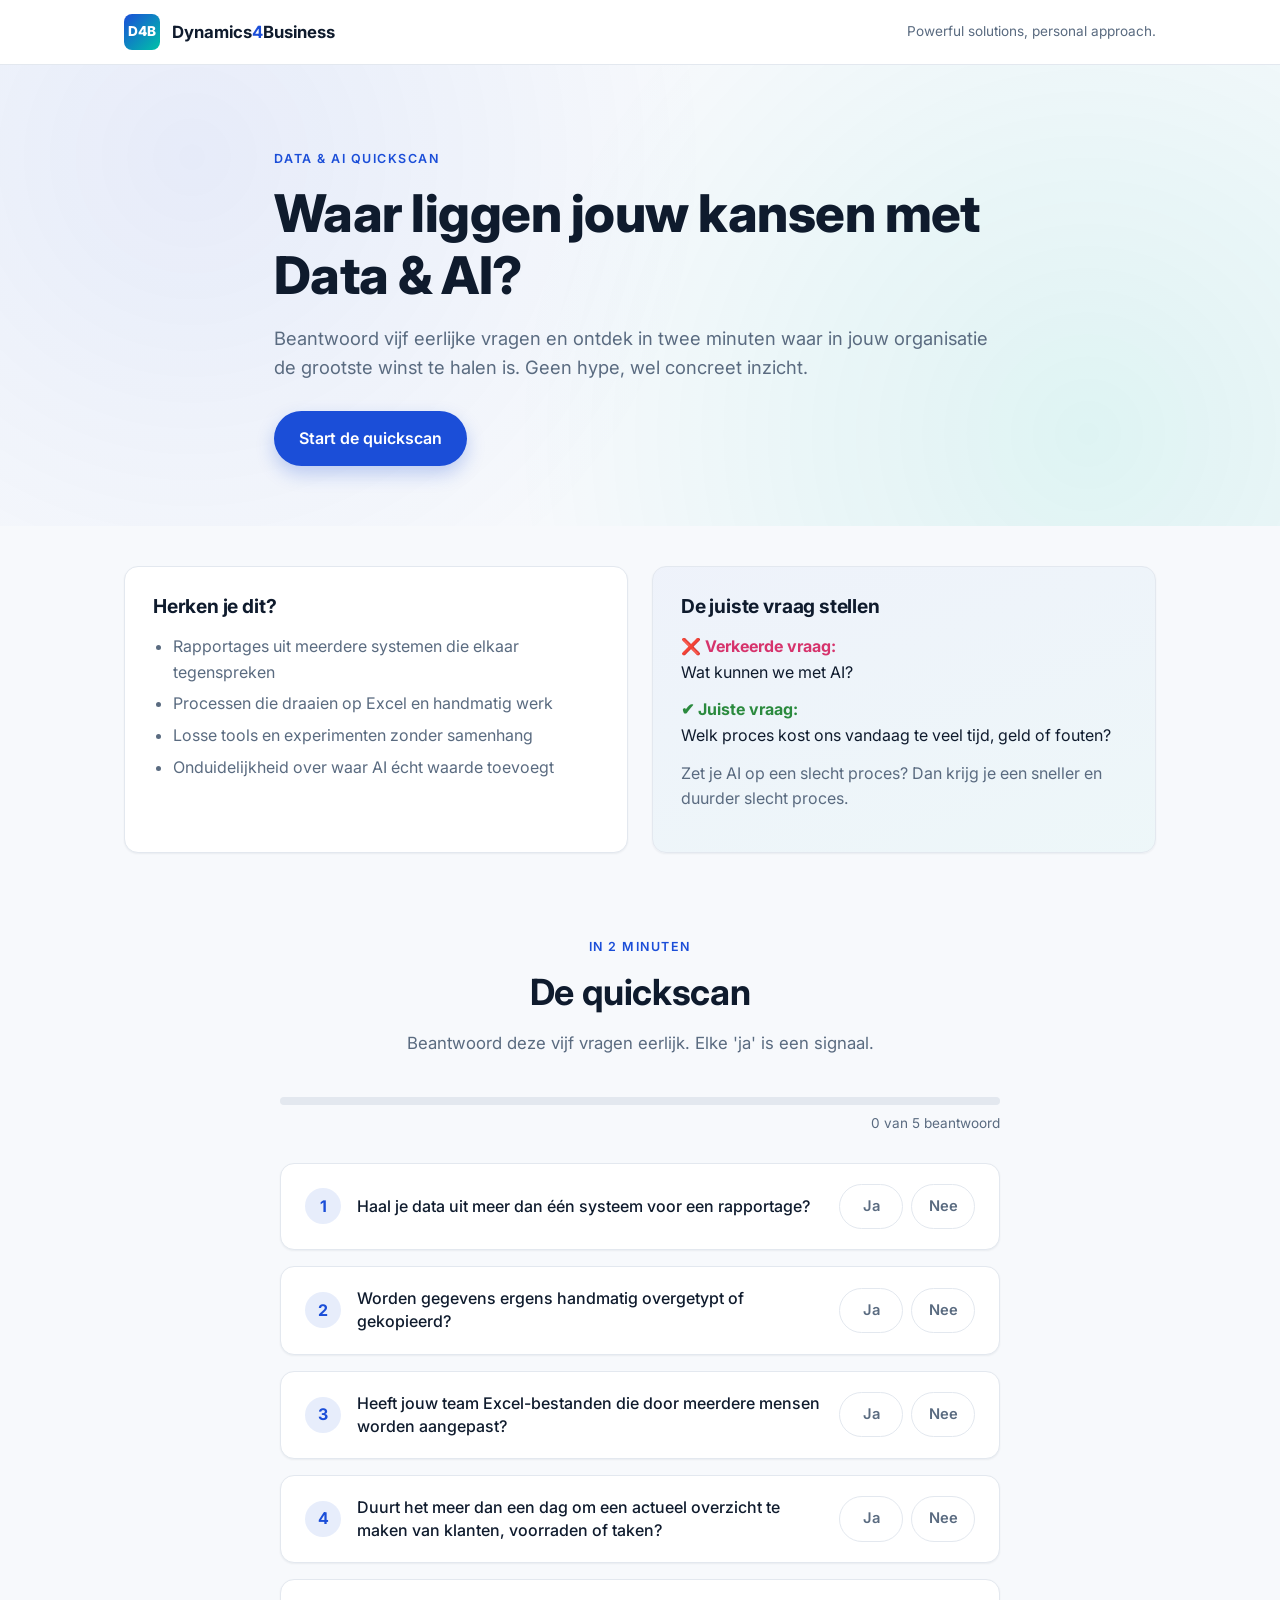
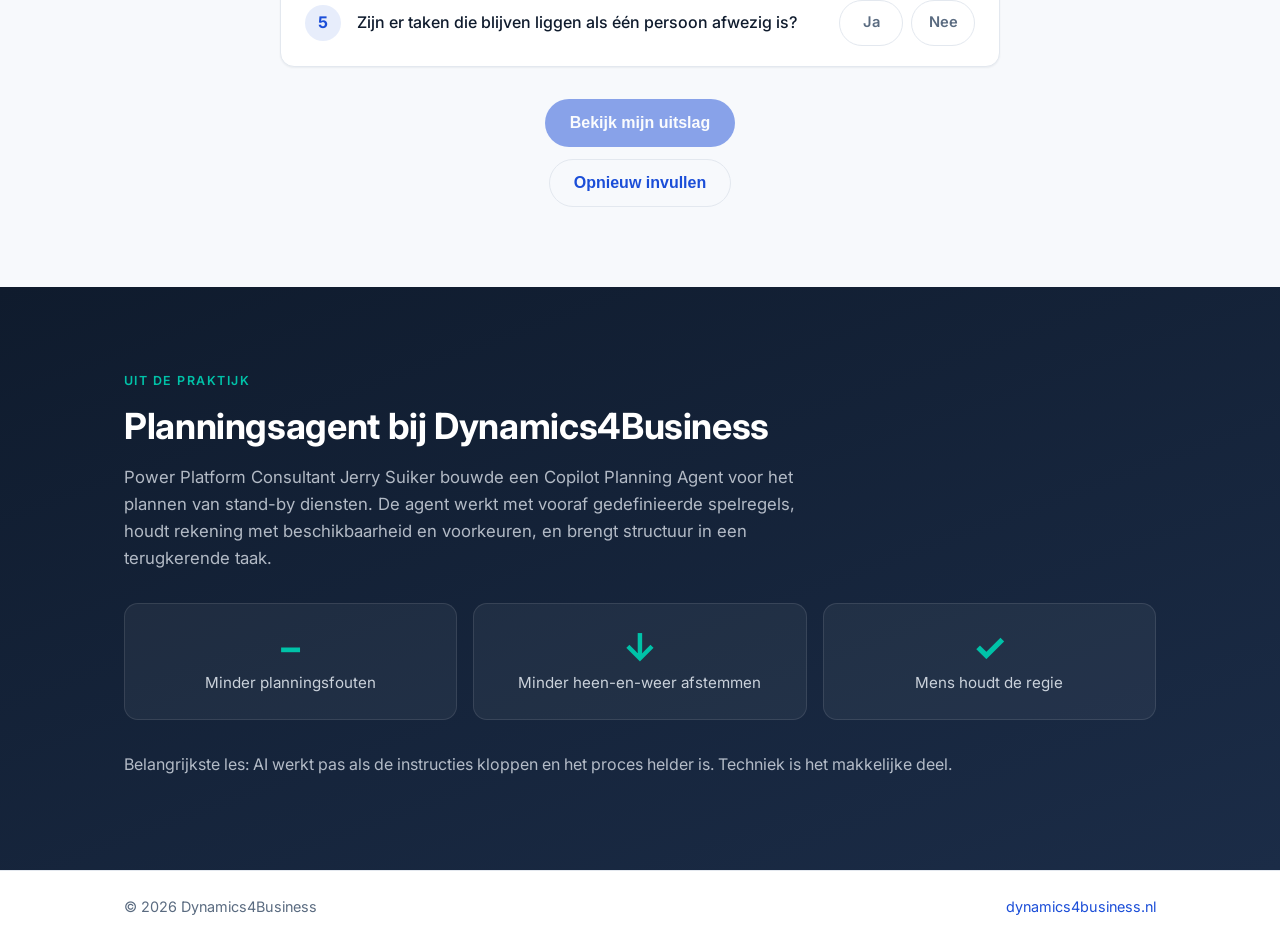
==== index.html @ 4dd0e2bc "Add interactive Data & AI quickscan page Build a single-page quickscan based on the D4B startgids: 5" ====
<!DOCTYPE html>
<html lang="nl">
<head>
  <meta charset="UTF-8" />
  <meta name="viewport" content="width=device-width, initial-scale=1.0" />
  <title>Data &amp; AI Quickscan | Dynamics4Business</title>
  <meta name="description" content="Ontdek in 2 minuten waar in jouw organisatie de grootste Data & AI kansen liggen. Een eerlijke quickscan van Dynamics4Business." />
  <link rel="preconnect" href="https://fonts.googleapis.com" />
  <link rel="preconnect" href="https://fonts.gstatic.com" crossorigin />
  <link href="https://fonts.googleapis.com/css2?family=Inter:wght@400;500;600;700;800&display=swap" rel="stylesheet" />
  <link rel="stylesheet" href="styles.css" />
</head>
<body>
  <header class="site-header">
    <div class="container header-inner">
      <a href="#" class="brand">
        <span class="brand-mark">D4B</span>
        <span class="brand-name">Dynamics<span class="brand-accent">4</span>Business</span>
      </a>
      <span class="brand-tagline">Powerful solutions, personal approach.</span>
    </div>
  </header>

  <main>
    <section class="hero">
      <div class="container hero-inner">
        <span class="eyebrow">Data &amp; AI Quickscan</span>
        <h1>Waar liggen jouw kansen met Data &amp; AI?</h1>
        <p class="lead">
          Beantwoord vijf eerlijke vragen en ontdek in twee minuten waar in jouw organisatie
          de grootste winst te halen is. Geen hype, wel concreet inzicht.
        </p>
        <a href="#quickscan" class="btn btn-primary">Start de quickscan</a>
      </div>
    </section>

    <section class="intro">
      <div class="container intro-grid">
        <div class="intro-card">
          <h3>Herken je dit?</h3>
          <ul>
            <li>Rapportages uit meerdere systemen die elkaar tegenspreken</li>
            <li>Processen die draaien op Excel en handmatig werk</li>
            <li>Losse tools en experimenten zonder samenhang</li>
            <li>Onduidelijkheid over waar AI écht waarde toevoegt</li>
          </ul>
        </div>
        <div class="intro-card highlight">
          <h3>De juiste vraag stellen</h3>
          <p class="bad"><strong>❌ Verkeerde vraag:</strong><br />Wat kunnen we met AI?</p>
          <p class="good"><strong>✔ Juiste vraag:</strong><br />Welk proces kost ons vandaag te veel tijd, geld of fouten?</p>
          <p class="muted">Zet je AI op een slecht proces? Dan krijg je een sneller en duurder slecht proces.</p>
        </div>
      </div>
    </section>

    <section id="quickscan" class="quickscan">
      <div class="container">
        <div class="quickscan-header">
          <span class="eyebrow">In 2 minuten</span>
          <h2>De quickscan</h2>
          <p>Beantwoord deze vijf vragen eerlijk. Elke 'ja' is een signaal.</p>
        </div>

        <div class="progress-wrap" aria-hidden="true">
          <div class="progress-bar"><div id="progress" class="progress-fill"></div></div>
          <div class="progress-meta"><span id="progress-text">0 van 5 beantwoord</span></div>
        </div>

        <form id="quickscan-form" class="questions" novalidate>
          <!-- Questions injected by JS -->
        </form>

        <div class="actions">
          <button type="button" id="submit-btn" class="btn btn-primary" disabled>Bekijk mijn uitslag</button>
          <button type="button" id="reset-btn" class="btn btn-ghost" hidden>Opnieuw invullen</button>
        </div>

        <div id="result" class="result" hidden aria-live="polite">
          <div class="result-card">
            <span class="result-eyebrow">Jouw uitslag</span>
            <h3 id="result-title"></h3>
            <p id="result-score" class="result-score"></p>
            <p id="result-message"></p>

            <div id="result-details" class="result-details"></div>

            <div class="result-cta">
              <a href="https://dynamics4business.nl" target="_blank" rel="noopener" class="btn btn-primary">Plan een gratis AI-spreekuur</a>
              <p class="muted small">We kijken samen naar je processen en geven eerlijk advies — ook over wat (nog) niet zinvol is.</p>
            </div>
          </div>
        </div>
      </div>
    </section>

    <section class="cases">
      <div class="container">
        <span class="eyebrow">Uit de praktijk</span>
        <h2>Planningsagent bij Dynamics4Business</h2>
        <p class="lead-light">
          Power Platform Consultant Jerry Suiker bouwde een Copilot Planning Agent voor het
          plannen van stand-by diensten. De agent werkt met vooraf gedefinieerde spelregels,
          houdt rekening met beschikbaarheid en voorkeuren, en brengt structuur in een
          terugkerende taak.
        </p>
        <div class="cases-grid">
          <div class="case-stat">
            <strong>−</strong>
            <span>Minder planningsfouten</span>
          </div>
          <div class="case-stat">
            <strong>↓</strong>
            <span>Minder heen-en-weer afstemmen</span>
          </div>
          <div class="case-stat">
            <strong>✓</strong>
            <span>Mens houdt de regie</span>
          </div>
        </div>
        <p class="muted">
          Belangrijkste les: AI werkt pas als de instructies kloppen en het proces helder is.
          Techniek is het makkelijke deel.
        </p>
      </div>
    </section>
  </main>

  <footer class="site-footer">
    <div class="container footer-inner">
      <span>© <span id="year"></span> Dynamics4Business</span>
      <a href="https://dynamics4business.nl" target="_blank" rel="noopener">dynamics4business.nl</a>
    </div>
  </footer>

  <script src="script.js"></script>
</body>
</html>
---- styles.css ----
:root {
  --color-bg: #f7f9fc;
  --color-surface: #ffffff;
  --color-text: #0f1b2d;
  --color-muted: #5a6b80;
  --color-border: #e3e8ef;
  --color-primary: #1b4ed8;
  --color-primary-dark: #143eab;
  --color-accent: #00c2a8;
  --color-warn: #f59f00;
  --color-danger: #d6336c;
  --color-success: #2b8a3e;
  --shadow-sm: 0 1px 2px rgba(15, 27, 45, 0.06);
  --shadow-md: 0 8px 24px rgba(15, 27, 45, 0.08);
  --shadow-lg: 0 20px 50px rgba(15, 27, 45, 0.12);
  --radius-sm: 8px;
  --radius-md: 14px;
  --radius-lg: 22px;
  --max-width: 1080px;
  --transition: 200ms ease;
}

* {
  box-sizing: border-box;
}

html {
  scroll-behavior: smooth;
}

body {
  margin: 0;
  font-family: 'Inter', -apple-system, BlinkMacSystemFont, 'Segoe UI', Roboto, sans-serif;
  font-size: 16px;
  line-height: 1.6;
  color: var(--color-text);
  background: var(--color-bg);
  -webkit-font-smoothing: antialiased;
  -moz-osx-font-smoothing: grayscale;
}

.container {
  width: 100%;
  max-width: var(--max-width);
  margin: 0 auto;
  padding: 0 24px;
}

h1, h2, h3 {
  margin: 0 0 16px;
  line-height: 1.2;
  letter-spacing: -0.01em;
}

h1 { font-size: clamp(2rem, 4.5vw, 3.25rem); font-weight: 800; }
h2 { font-size: clamp(1.6rem, 3vw, 2.25rem); font-weight: 700; }
h3 { font-size: 1.2rem; font-weight: 700; }

p { margin: 0 0 12px; }

.eyebrow {
  display: inline-block;
  text-transform: uppercase;
  letter-spacing: 0.12em;
  font-size: 0.78rem;
  font-weight: 600;
  color: var(--color-primary);
  margin-bottom: 14px;
}

.muted { color: var(--color-muted); }
.small { font-size: 0.88rem; }

/* ---------- Header ---------- */
.site-header {
  background: var(--color-surface);
  border-bottom: 1px solid var(--color-border);
  position: sticky;
  top: 0;
  z-index: 10;
  backdrop-filter: saturate(180%) blur(8px);
}
.header-inner {
  display: flex;
  align-items: center;
  justify-content: space-between;
  height: 64px;
}
.brand {
  display: flex;
  align-items: center;
  gap: 12px;
  text-decoration: none;
  color: inherit;
}
.brand-mark {
  display: inline-flex;
  align-items: center;
  justify-content: center;
  width: 36px;
  height: 36px;
  border-radius: 8px;
  background: linear-gradient(135deg, var(--color-primary), var(--color-accent));
  color: white;
  font-weight: 800;
  font-size: 0.85rem;
  letter-spacing: 0.02em;
}
.brand-name { font-weight: 700; font-size: 1.05rem; }
.brand-accent { color: var(--color-primary); }
.brand-tagline {
  font-size: 0.85rem;
  color: var(--color-muted);
}
@media (max-width: 640px) {
  .brand-tagline { display: none; }
}

/* ---------- Hero ---------- */
.hero {
  padding: 80px 0 60px;
  background:
    radial-gradient(circle at 15% 20%, rgba(27, 78, 216, 0.08), transparent 45%),
    radial-gradient(circle at 85% 80%, rgba(0, 194, 168, 0.10), transparent 50%),
    var(--color-bg);
}
.hero-inner {
  max-width: 780px;
}
.lead {
  font-size: 1.15rem;
  color: var(--color-muted);
  margin-bottom: 28px;
}
.lead-light {
  font-size: 1.05rem;
  color: var(--color-muted);
  max-width: 720px;
  margin-bottom: 32px;
}

/* ---------- Buttons ---------- */
.btn {
  display: inline-flex;
  align-items: center;
  justify-content: center;
  gap: 8px;
  padding: 14px 24px;
  border-radius: 999px;
  font-weight: 600;
  font-size: 1rem;
  text-decoration: none;
  border: 1px solid transparent;
  cursor: pointer;
  transition: transform var(--transition), background var(--transition), box-shadow var(--transition);
}
.btn-primary {
  background: var(--color-primary);
  color: white;
  box-shadow: 0 8px 18px rgba(27, 78, 216, 0.25);
}
.btn-primary:hover:not(:disabled) {
  background: var(--color-primary-dark);
  transform: translateY(-1px);
}
.btn-primary:disabled {
  opacity: 0.5;
  cursor: not-allowed;
  box-shadow: none;
}
.btn-ghost {
  background: transparent;
  color: var(--color-primary);
  border-color: var(--color-border);
}
.btn-ghost:hover {
  background: rgba(27, 78, 216, 0.06);
}

/* ---------- Intro cards ---------- */
.intro {
  padding: 40px 0 20px;
}
.intro-grid {
  display: grid;
  grid-template-columns: 1fr 1fr;
  gap: 24px;
}
.intro-card {
  background: var(--color-surface);
  border: 1px solid var(--color-border);
  border-radius: var(--radius-md);
  padding: 28px;
  box-shadow: var(--shadow-sm);
}
.intro-card.highlight {
  background: linear-gradient(160deg, rgba(27, 78, 216, 0.04), rgba(0, 194, 168, 0.04));
}
.intro-card ul {
  padding-left: 20px;
  margin: 0;
  color: var(--color-muted);
}
.intro-card ul li { margin-bottom: 6px; }
.intro-card .bad strong { color: var(--color-danger); }
.intro-card .good strong { color: var(--color-success); }
@media (max-width: 720px) {
  .intro-grid { grid-template-columns: 1fr; }
}

/* ---------- Quickscan ---------- */
.quickscan {
  padding: 60px 0 80px;
}
.quickscan-header {
  text-align: center;
  max-width: 640px;
  margin: 0 auto 40px;
}
.quickscan-header p {
  color: var(--color-muted);
  font-size: 1.05rem;
}

.progress-wrap {
  max-width: 720px;
  margin: 0 auto 28px;
}
.progress-bar {
  height: 8px;
  background: var(--color-border);
  border-radius: 999px;
  overflow: hidden;
}
.progress-fill {
  width: 0%;
  height: 100%;
  background: linear-gradient(90deg, var(--color-primary), var(--color-accent));
  border-radius: 999px;
  transition: width 350ms cubic-bezier(0.2, 0.8, 0.2, 1);
}
.progress-meta {
  display: flex;
  justify-content: flex-end;
  font-size: 0.85rem;
  color: var(--color-muted);
  margin-top: 8px;
}

.questions {
  display: grid;
  gap: 16px;
  max-width: 720px;
  margin: 0 auto;
}
.question {
  background: var(--color-surface);
  border: 1px solid var(--color-border);
  border-radius: var(--radius-md);
  padding: 20px 24px;
  display: grid;
  grid-template-columns: auto 1fr auto;
  align-items: center;
  gap: 16px;
  box-shadow: var(--shadow-sm);
  transition: border-color var(--transition), box-shadow var(--transition);
}
.question.answered {
  border-color: rgba(27, 78, 216, 0.35);
  box-shadow: 0 4px 14px rgba(27, 78, 216, 0.10);
}
.question-number {
  width: 36px;
  height: 36px;
  border-radius: 50%;
  background: rgba(27, 78, 216, 0.10);
  color: var(--color-primary);
  display: flex;
  align-items: center;
  justify-content: center;
  font-weight: 700;
  flex-shrink: 0;
}
.question-text {
  font-weight: 500;
  line-height: 1.45;
}
.choice-group {
  display: flex;
  gap: 8px;
}
.choice {
  position: relative;
}
.choice input {
  position: absolute;
  opacity: 0;
  pointer-events: none;
}
.choice label {
  display: inline-flex;
  align-items: center;
  justify-content: center;
  min-width: 64px;
  padding: 10px 16px;
  border: 1px solid var(--color-border);
  border-radius: 999px;
  font-weight: 600;
  font-size: 0.92rem;
  color: var(--color-muted);
  cursor: pointer;
  transition: all var(--transition);
  user-select: none;
}
.choice label:hover {
  border-color: var(--color-primary);
  color: var(--color-primary);
}
.choice input:checked + label {
  background: var(--color-primary);
  color: white;
  border-color: var(--color-primary);
  box-shadow: 0 4px 10px rgba(27, 78, 216, 0.30);
}
.choice.no input:checked + label {
  background: #2c3e50;
  border-color: #2c3e50;
  box-shadow: 0 4px 10px rgba(44, 62, 80, 0.25);
}
.choice input:focus-visible + label {
  outline: 3px solid rgba(27, 78, 216, 0.35);
  outline-offset: 2px;
}

@media (max-width: 640px) {
  .question {
    grid-template-columns: auto 1fr;
    grid-template-areas:
      "num text"
      "choices choices";
  }
  .question-number { grid-area: num; }
  .question-text { grid-area: text; }
  .choice-group { grid-area: choices; justify-content: flex-end; }
}

.actions {
  display: flex;
  flex-direction: column;
  align-items: center;
  gap: 12px;
  margin-top: 32px;
}

/* ---------- Result ---------- */
.result {
  margin-top: 48px;
  animation: fadeUp 450ms ease both;
}
@keyframes fadeUp {
  from { opacity: 0; transform: translateY(12px); }
  to { opacity: 1; transform: translateY(0); }
}
.result-card {
  max-width: 720px;
  margin: 0 auto;
  background: var(--color-surface);
  border-radius: var(--radius-lg);
  padding: 40px;
  box-shadow: var(--shadow-lg);
  border-top: 4px solid var(--color-primary);
}
.result-eyebrow {
  display: inline-block;
  text-transform: uppercase;
  letter-spacing: 0.12em;
  font-size: 0.78rem;
  font-weight: 600;
  color: var(--color-primary);
  margin-bottom: 8px;
}
.result-score {
  display: inline-block;
  padding: 6px 14px;
  border-radius: 999px;
  background: rgba(27, 78, 216, 0.10);
  color: var(--color-primary);
  font-weight: 600;
  font-size: 0.92rem;
  margin-bottom: 16px;
}
.result.level-low .result-card { border-top-color: var(--color-success); }
.result.level-low .result-score { background: rgba(43, 138, 62, 0.12); color: var(--color-success); }
.result.level-mid .result-card { border-top-color: var(--color-warn); }
.result.level-mid .result-score { background: rgba(245, 159, 0, 0.14); color: #b87900; }
.result.level-high .result-card { border-top-color: var(--color-danger); }
.result.level-high .result-score { background: rgba(214, 51, 108, 0.10); color: var(--color-danger); }

.result-details {
  margin: 24px 0;
  padding: 20px;
  background: var(--color-bg);
  border-radius: var(--radius-md);
}
.result-details h4 {
  margin: 0 0 12px;
  font-size: 0.95rem;
  text-transform: uppercase;
  letter-spacing: 0.08em;
  color: var(--color-muted);
}
.result-details ul { margin: 0; padding-left: 20px; }
.result-details li { margin-bottom: 6px; }

.result-cta {
  text-align: center;
  margin-top: 24px;
  padding-top: 24px;
  border-top: 1px solid var(--color-border);
}
.result-cta .btn { margin-bottom: 12px; }

/* ---------- Cases ---------- */
.cases {
  background: linear-gradient(160deg, #0f1b2d 0%, #1b2c47 100%);
  color: #e8edf5;
  padding: 80px 0;
}
.cases .eyebrow { color: var(--color-accent); }
.cases h2 { color: white; }
.cases .lead-light, .cases .muted { color: rgba(232, 237, 245, 0.75); }
.cases-grid {
  display: grid;
  grid-template-columns: repeat(3, 1fr);
  gap: 16px;
  margin: 32px 0;
}
.case-stat {
  background: rgba(255, 255, 255, 0.05);
  border: 1px solid rgba(255, 255, 255, 0.10);
  border-radius: var(--radius-md);
  padding: 24px;
  text-align: center;
}
.case-stat strong {
  display: block;
  font-size: 2.4rem;
  color: var(--color-accent);
  margin-bottom: 4px;
  line-height: 1;
}
.case-stat span {
  display: block;
  font-size: 0.95rem;
  color: rgba(232, 237, 245, 0.85);
}
@media (max-width: 720px) {
  .cases-grid { grid-template-columns: 1fr; }
}

/* ---------- Footer ---------- */
.site-footer {
  background: var(--color-surface);
  border-top: 1px solid var(--color-border);
  padding: 24px 0;
}
.footer-inner {
  display: flex;
  justify-content: space-between;
  align-items: center;
  font-size: 0.9rem;
  color: var(--color-muted);
}
.footer-inner a { color: var(--color-primary); text-decoration: none; }
.footer-inner a:hover { text-decoration: underline; }
@media (max-width: 480px) {
  .footer-inner { flex-direction: column; gap: 8px; }
}
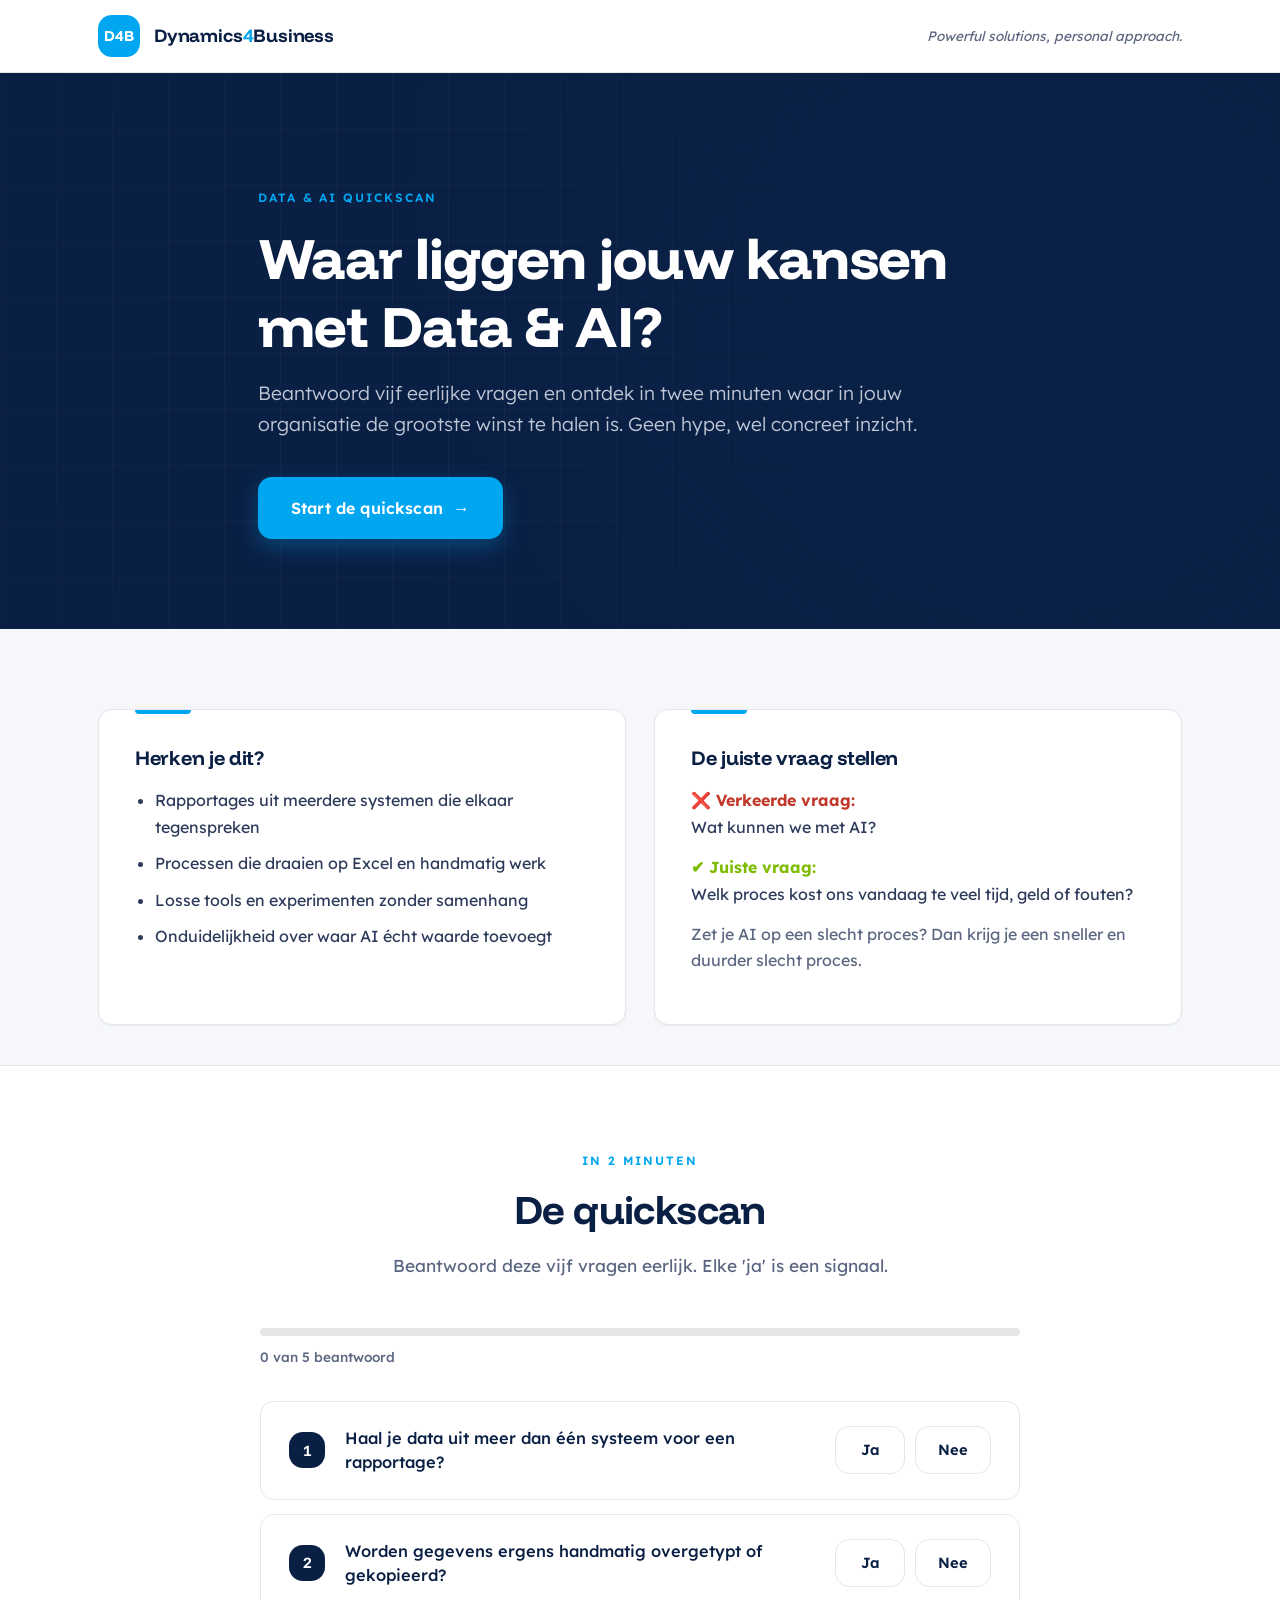
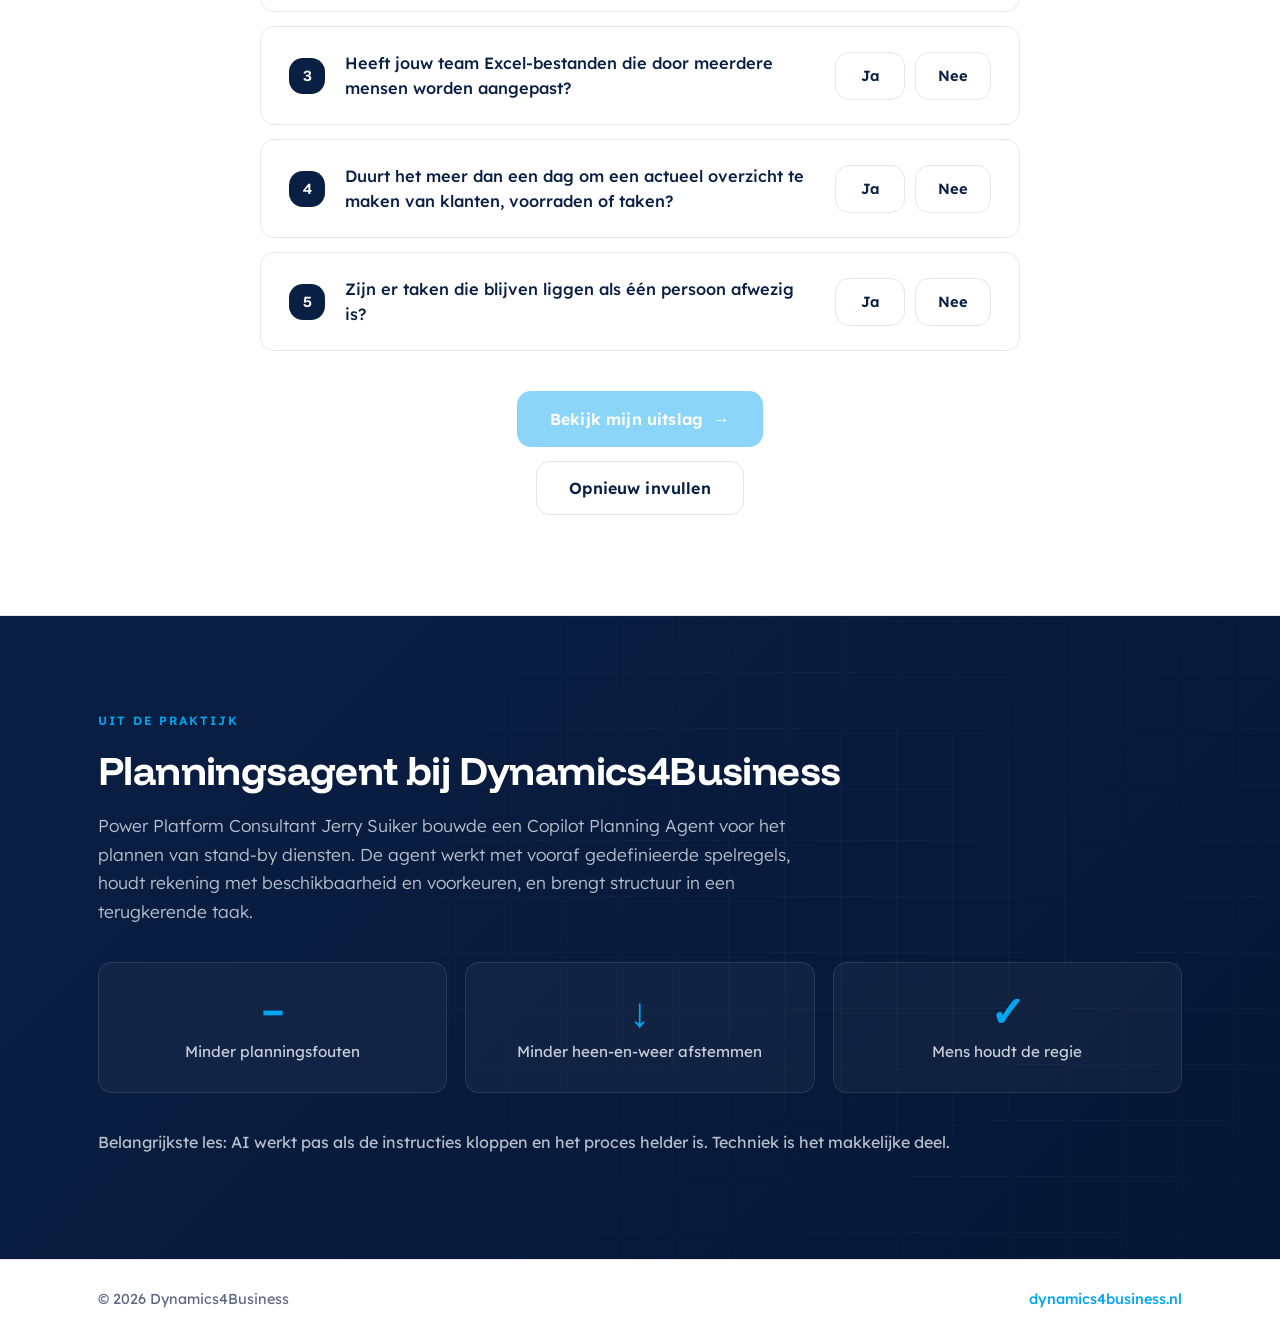
==== commit 2b3e16fd: "Apply official D4B brand tokens - Primary/yes button: #01A6F0, hover #00B0FF; no button: #000000 - B" ====
--- a/index.html
+++ b/index.html
@@ -7,7 +7,7 @@
   <meta name="description" content="Ontdek in 2 minuten waar in jouw organisatie de grootste Data & AI kansen liggen. Een eerlijke quickscan van Dynamics4Business." />
   <link rel="preconnect" href="https://fonts.googleapis.com" />
   <link rel="preconnect" href="https://fonts.gstatic.com" crossorigin />
-  <link href="https://fonts.googleapis.com/css2?family=Inter:wght@400;500;600;700;800&display=swap" rel="stylesheet" />
+  <link href="https://fonts.googleapis.com/css2?family=Funnel+Display:wght@400;500;600;700;800&family=Lexend:wght@300;400;500;600;700&display=swap" rel="stylesheet" />
   <link rel="stylesheet" href="styles.css" />
 </head>
 <body>
--- a/styles.css
+++ b/styles.css
@@ -1,39 +1,56 @@
+/* Dynamics4Business — official brand styling
+ * Buttons: #01A6F0 (primary / yes), hover #00B0FF, no = #000000
+ * Borders: 1px solid #E6E6E6, radius 14px
+ * Progress: gradient #01A6F0 → #7FBC00
+ * Headings: Funnel Display, body: Lexend
+ */
 :root {
-  --color-bg: #f7f9fc;
+  --color-bg: #f5f7fa;
   --color-surface: #ffffff;
-  --color-text: #0f1b2d;
-  --color-muted: #5a6b80;
-  --color-border: #e3e8ef;
-  --color-primary: #1b4ed8;
-  --color-primary-dark: #143eab;
-  --color-accent: #00c2a8;
-  --color-warn: #f59f00;
-  --color-danger: #d6336c;
-  --color-success: #2b8a3e;
-  --shadow-sm: 0 1px 2px rgba(15, 27, 45, 0.06);
-  --shadow-md: 0 8px 24px rgba(15, 27, 45, 0.08);
-  --shadow-lg: 0 20px 50px rgba(15, 27, 45, 0.12);
-  --radius-sm: 8px;
-  --radius-md: 14px;
-  --radius-lg: 22px;
-  --max-width: 1080px;
-  --transition: 200ms ease;
-}
-
-* {
-  box-sizing: border-box;
-}
-
-html {
-  scroll-behavior: smooth;
-}
+  --color-text: #0a1f44;
+  --color-text-soft: #2d3a5a;
+  --color-muted: #5b6680;
+  --color-border: #E6E6E6;
+
+  --color-primary: #01A6F0;
+  --color-primary-hover: #00B0FF;
+  --color-no: #000000;
+  --color-no-hover: #1a1a1a;
+
+  --color-dark: #0a1f44;
+  --color-dark-2: #061735;
+
+  --color-progress-start: #01A6F0;
+  --color-progress-end: #7FBC00;
+
+  --color-warn: #e6a23c;
+  --color-danger: #c0392b;
+  --color-success: #7FBC00;
+
+  --shadow-sm: 0 1px 2px rgba(10, 31, 68, 0.05);
+  --shadow-md: 0 10px 28px rgba(10, 31, 68, 0.08);
+  --shadow-lg: 0 24px 60px rgba(10, 31, 68, 0.14);
+
+  --radius: 14px;
+  --border: 1px solid var(--color-border);
+
+  --max-width: 1140px;
+  --transition: 220ms ease;
+
+  --font-heading: 'Funnel Display', 'Inter', -apple-system, BlinkMacSystemFont, sans-serif;
+  --font-body: 'Lexend', 'Inter', -apple-system, BlinkMacSystemFont, sans-serif;
+}
+
+* { box-sizing: border-box; }
+
+html { scroll-behavior: smooth; }
 
 body {
   margin: 0;
-  font-family: 'Inter', -apple-system, BlinkMacSystemFont, 'Segoe UI', Roboto, sans-serif;
+  font-family: var(--font-body);
   font-size: 16px;
-  line-height: 1.6;
-  color: var(--color-text);
+  line-height: 1.65;
+  color: var(--color-text-soft);
   background: var(--color-bg);
   -webkit-font-smoothing: antialiased;
   -moz-osx-font-smoothing: grayscale;
@@ -43,29 +60,37 @@
   width: 100%;
   max-width: var(--max-width);
   margin: 0 auto;
-  padding: 0 24px;
-}
-
-h1, h2, h3 {
-  margin: 0 0 16px;
-  line-height: 1.2;
-  letter-spacing: -0.01em;
-}
-
-h1 { font-size: clamp(2rem, 4.5vw, 3.25rem); font-weight: 800; }
-h2 { font-size: clamp(1.6rem, 3vw, 2.25rem); font-weight: 700; }
-h3 { font-size: 1.2rem; font-weight: 700; }
-
-p { margin: 0 0 12px; }
+  padding: 0 28px;
+}
+
+h1, h2, h3, h4 {
+  margin: 0 0 18px;
+  font-family: var(--font-heading);
+  line-height: 1.18;
+  letter-spacing: -0.015em;
+  color: var(--color-text);
+  font-weight: 700;
+}
+
+h1 { font-size: clamp(2.25rem, 5vw, 3.6rem); font-weight: 800; }
+h2 { font-size: clamp(1.75rem, 3.4vw, 2.5rem); }
+h3 { font-size: 1.25rem; }
+h4 { font-size: 0.95rem; }
+
+p { margin: 0 0 14px; }
+
+a { color: var(--color-primary); text-decoration: none; }
+a:hover { color: var(--color-primary-hover); text-decoration: underline; }
 
 .eyebrow {
   display: inline-block;
+  font-family: var(--font-body);
   text-transform: uppercase;
-  letter-spacing: 0.12em;
-  font-size: 0.78rem;
+  letter-spacing: 0.16em;
+  font-size: 0.75rem;
   font-weight: 600;
   color: var(--color-primary);
-  margin-bottom: 14px;
+  margin-bottom: 16px;
 }
 
 .muted { color: var(--color-muted); }
@@ -74,7 +99,7 @@
 /* ---------- Header ---------- */
 .site-header {
   background: var(--color-surface);
-  border-bottom: 1px solid var(--color-border);
+  border-bottom: var(--border);
   position: sticky;
   top: 0;
   z-index: 10;
@@ -84,59 +109,81 @@
   display: flex;
   align-items: center;
   justify-content: space-between;
-  height: 64px;
+  height: 72px;
 }
 .brand {
   display: flex;
   align-items: center;
-  gap: 12px;
+  gap: 14px;
   text-decoration: none;
   color: inherit;
 }
+.brand:hover { text-decoration: none; }
 .brand-mark {
   display: inline-flex;
   align-items: center;
   justify-content: center;
-  width: 36px;
-  height: 36px;
-  border-radius: 8px;
-  background: linear-gradient(135deg, var(--color-primary), var(--color-accent));
+  width: 42px;
+  height: 42px;
+  border-radius: var(--radius);
+  background: var(--color-primary);
   color: white;
   font-weight: 800;
-  font-size: 0.85rem;
+  font-size: 0.92rem;
   letter-spacing: 0.02em;
-}
-.brand-name { font-weight: 700; font-size: 1.05rem; }
+  font-family: var(--font-heading);
+}
+.brand-name {
+  font-family: var(--font-heading);
+  font-weight: 700;
+  font-size: 1.15rem;
+  color: var(--color-text);
+  letter-spacing: -0.01em;
+}
 .brand-accent { color: var(--color-primary); }
 .brand-tagline {
   font-size: 0.85rem;
   color: var(--color-muted);
-}
-@media (max-width: 640px) {
+  font-style: italic;
+}
+@media (max-width: 720px) {
   .brand-tagline { display: none; }
 }
 
 /* ---------- Hero ---------- */
 .hero {
-  padding: 80px 0 60px;
+  position: relative;
+  padding: 110px 0 90px;
   background:
-    radial-gradient(circle at 15% 20%, rgba(27, 78, 216, 0.08), transparent 45%),
-    radial-gradient(circle at 85% 80%, rgba(0, 194, 168, 0.10), transparent 50%),
-    var(--color-bg);
+    linear-gradient(180deg, rgba(10, 31, 68, 0.97), rgba(10, 31, 68, 0.92)),
+    radial-gradient(circle at 80% 20%, rgba(1, 166, 240, 0.40), transparent 55%),
+    var(--color-dark);
+  color: #e9edf6;
+  overflow: hidden;
+}
+.hero::before {
+  content: "";
+  position: absolute;
+  inset: 0;
+  background-image:
+    linear-gradient(rgba(255, 255, 255, 0.04) 1px, transparent 1px),
+    linear-gradient(90deg, rgba(255, 255, 255, 0.04) 1px, transparent 1px);
+  background-size: 56px 56px;
+  mask-image: radial-gradient(circle at 30% 50%, black, transparent 70%);
+  pointer-events: none;
 }
 .hero-inner {
-  max-width: 780px;
-}
+  position: relative;
+  max-width: 820px;
+}
+.hero .eyebrow { color: var(--color-primary); }
+.hero h1 { color: white; }
 .lead {
-  font-size: 1.15rem;
-  color: var(--color-muted);
-  margin-bottom: 28px;
-}
-.lead-light {
-  font-size: 1.05rem;
-  color: var(--color-muted);
-  max-width: 720px;
-  margin-bottom: 32px;
+  font-size: 1.2rem;
+  color: rgba(233, 237, 246, 0.82);
+  margin-bottom: 36px;
+  max-width: 680px;
+  font-weight: 300;
 }
 
 /* ---------- Buttons ---------- */
@@ -144,150 +191,191 @@
   display: inline-flex;
   align-items: center;
   justify-content: center;
-  gap: 8px;
-  padding: 14px 24px;
-  border-radius: 999px;
+  gap: 10px;
+  padding: 16px 32px;
+  border-radius: var(--radius);
+  font-family: var(--font-body);
   font-weight: 600;
   font-size: 1rem;
   text-decoration: none;
   border: 1px solid transparent;
   cursor: pointer;
-  transition: transform var(--transition), background var(--transition), box-shadow var(--transition);
-}
+  transition: all var(--transition);
+  letter-spacing: 0.01em;
+}
+.btn::after {
+  content: "→";
+  font-size: 1.05rem;
+  transition: transform var(--transition);
+}
+.btn-ghost::after { display: none; }
+.btn:hover::after { transform: translateX(4px); }
+
 .btn-primary {
   background: var(--color-primary);
   color: white;
-  box-shadow: 0 8px 18px rgba(27, 78, 216, 0.25);
+  box-shadow: 0 8px 22px rgba(1, 166, 240, 0.30);
 }
 .btn-primary:hover:not(:disabled) {
-  background: var(--color-primary-dark);
+  background: var(--color-primary-hover);
+  color: white;
+  text-decoration: none;
   transform: translateY(-1px);
+  box-shadow: 0 12px 28px rgba(0, 176, 255, 0.36);
 }
 .btn-primary:disabled {
-  opacity: 0.5;
+  opacity: 0.45;
   cursor: not-allowed;
   box-shadow: none;
+  transform: none;
 }
 .btn-ghost {
   background: transparent;
-  color: var(--color-primary);
+  color: var(--color-text);
   border-color: var(--color-border);
 }
 .btn-ghost:hover {
-  background: rgba(27, 78, 216, 0.06);
+  background: var(--color-text);
+  color: white;
+  border-color: var(--color-text);
+  text-decoration: none;
 }
 
 /* ---------- Intro cards ---------- */
 .intro {
-  padding: 40px 0 20px;
+  padding: 80px 0 40px;
 }
 .intro-grid {
   display: grid;
   grid-template-columns: 1fr 1fr;
-  gap: 24px;
+  gap: 28px;
 }
 .intro-card {
   background: var(--color-surface);
-  border: 1px solid var(--color-border);
-  border-radius: var(--radius-md);
-  padding: 28px;
+  border: var(--border);
+  border-radius: var(--radius);
+  padding: 36px;
   box-shadow: var(--shadow-sm);
-}
-.intro-card.highlight {
-  background: linear-gradient(160deg, rgba(27, 78, 216, 0.04), rgba(0, 194, 168, 0.04));
+  position: relative;
+  transition: box-shadow var(--transition), transform var(--transition);
+}
+.intro-card:hover {
+  box-shadow: var(--shadow-md);
+  transform: translateY(-2px);
+}
+.intro-card::before {
+  content: "";
+  position: absolute;
+  top: 0;
+  left: 36px;
+  width: 56px;
+  height: 4px;
+  background: var(--color-primary);
+  border-radius: 0 0 4px 4px;
 }
 .intro-card ul {
   padding-left: 20px;
   margin: 0;
-  color: var(--color-muted);
-}
-.intro-card ul li { margin-bottom: 6px; }
+  color: var(--color-text-soft);
+}
+.intro-card ul li { margin-bottom: 10px; }
 .intro-card .bad strong { color: var(--color-danger); }
 .intro-card .good strong { color: var(--color-success); }
-@media (max-width: 720px) {
+@media (max-width: 760px) {
   .intro-grid { grid-template-columns: 1fr; }
 }
 
 /* ---------- Quickscan ---------- */
 .quickscan {
-  padding: 60px 0 80px;
+  padding: 80px 0 100px;
+  background: var(--color-surface);
+  border-top: var(--border);
+  border-bottom: var(--border);
 }
 .quickscan-header {
   text-align: center;
-  max-width: 640px;
-  margin: 0 auto 40px;
+  max-width: 680px;
+  margin: 0 auto 48px;
 }
 .quickscan-header p {
   color: var(--color-muted);
-  font-size: 1.05rem;
+  font-size: 1.08rem;
 }
 
 .progress-wrap {
-  max-width: 720px;
-  margin: 0 auto 28px;
+  max-width: 760px;
+  margin: 0 auto 32px;
 }
 .progress-bar {
   height: 8px;
   background: var(--color-border);
-  border-radius: 999px;
+  border-radius: var(--radius);
   overflow: hidden;
 }
 .progress-fill {
   width: 0%;
   height: 100%;
-  background: linear-gradient(90deg, var(--color-primary), var(--color-accent));
-  border-radius: 999px;
+  background: linear-gradient(90deg, var(--color-progress-start), var(--color-progress-end));
+  border-radius: var(--radius);
   transition: width 350ms cubic-bezier(0.2, 0.8, 0.2, 1);
 }
 .progress-meta {
   display: flex;
-  justify-content: flex-end;
+  justify-content: space-between;
+  align-items: center;
   font-size: 0.85rem;
   color: var(--color-muted);
-  margin-top: 8px;
+  margin-top: 10px;
+  font-weight: 500;
 }
 
 .questions {
   display: grid;
-  gap: 16px;
-  max-width: 720px;
+  gap: 14px;
+  max-width: 760px;
   margin: 0 auto;
 }
 .question {
   background: var(--color-surface);
-  border: 1px solid var(--color-border);
-  border-radius: var(--radius-md);
-  padding: 20px 24px;
+  border: var(--border);
+  border-radius: var(--radius);
+  padding: 24px 28px;
   display: grid;
   grid-template-columns: auto 1fr auto;
   align-items: center;
-  gap: 16px;
-  box-shadow: var(--shadow-sm);
+  gap: 20px;
   transition: border-color var(--transition), box-shadow var(--transition);
 }
+.question:hover {
+  border-color: #cccccc;
+}
 .question.answered {
-  border-color: rgba(27, 78, 216, 0.35);
-  box-shadow: 0 4px 14px rgba(27, 78, 216, 0.10);
+  border-color: var(--color-primary);
+  box-shadow: 0 4px 16px rgba(1, 166, 240, 0.10);
 }
 .question-number {
   width: 36px;
   height: 36px;
-  border-radius: 50%;
-  background: rgba(27, 78, 216, 0.10);
-  color: var(--color-primary);
+  border-radius: var(--radius);
+  background: var(--color-dark);
+  color: white;
   display: flex;
   align-items: center;
   justify-content: center;
+  font-family: var(--font-heading);
   font-weight: 700;
   flex-shrink: 0;
+  font-size: 0.95rem;
 }
 .question-text {
   font-weight: 500;
-  line-height: 1.45;
+  line-height: 1.5;
+  color: var(--color-text);
+  font-size: 1.02rem;
 }
 .choice-group {
   display: flex;
-  gap: 8px;
+  gap: 10px;
 }
 .choice {
   position: relative;
@@ -301,34 +389,49 @@
   display: inline-flex;
   align-items: center;
   justify-content: center;
-  min-width: 64px;
-  padding: 10px 16px;
+  min-width: 70px;
+  padding: 11px 22px;
   border: 1px solid var(--color-border);
-  border-radius: 999px;
+  border-radius: var(--radius);
+  font-family: var(--font-body);
   font-weight: 600;
   font-size: 0.92rem;
-  color: var(--color-muted);
+  color: var(--color-text);
+  background: var(--color-surface);
   cursor: pointer;
   transition: all var(--transition);
   user-select: none;
 }
-.choice label:hover {
+.choice.yes label:hover {
   border-color: var(--color-primary);
   color: var(--color-primary);
 }
-.choice input:checked + label {
+.choice.no label:hover {
+  border-color: var(--color-no);
+  color: var(--color-no);
+}
+.choice.yes input:checked + label {
   background: var(--color-primary);
   color: white;
   border-color: var(--color-primary);
-  box-shadow: 0 4px 10px rgba(27, 78, 216, 0.30);
+  box-shadow: 0 4px 12px rgba(1, 166, 240, 0.30);
+}
+.choice.yes input:checked + label:hover {
+  background: var(--color-primary-hover);
+  border-color: var(--color-primary-hover);
 }
 .choice.no input:checked + label {
-  background: #2c3e50;
-  border-color: #2c3e50;
-  box-shadow: 0 4px 10px rgba(44, 62, 80, 0.25);
+  background: var(--color-no);
+  color: white;
+  border-color: var(--color-no);
+  box-shadow: 0 4px 12px rgba(0, 0, 0, 0.20);
+}
+.choice.no input:checked + label:hover {
+  background: var(--color-no-hover);
+  border-color: var(--color-no-hover);
 }
 .choice input:focus-visible + label {
-  outline: 3px solid rgba(27, 78, 216, 0.35);
+  outline: 3px solid rgba(1, 166, 240, 0.35);
   outline-offset: 2px;
 }
 
@@ -338,6 +441,7 @@
     grid-template-areas:
       "num text"
       "choices choices";
+    padding: 20px;
   }
   .question-number { grid-area: num; }
   .question-text { grid-area: text; }
@@ -348,121 +452,158 @@
   display: flex;
   flex-direction: column;
   align-items: center;
-  gap: 12px;
-  margin-top: 32px;
+  gap: 14px;
+  margin-top: 40px;
 }
 
 /* ---------- Result ---------- */
 .result {
-  margin-top: 48px;
+  margin-top: 56px;
   animation: fadeUp 450ms ease both;
 }
 @keyframes fadeUp {
-  from { opacity: 0; transform: translateY(12px); }
+  from { opacity: 0; transform: translateY(14px); }
   to { opacity: 1; transform: translateY(0); }
 }
 .result-card {
-  max-width: 720px;
+  max-width: 760px;
   margin: 0 auto;
   background: var(--color-surface);
-  border-radius: var(--radius-lg);
-  padding: 40px;
+  border: var(--border);
+  border-radius: var(--radius);
+  padding: 48px;
   box-shadow: var(--shadow-lg);
   border-top: 4px solid var(--color-primary);
 }
 .result-eyebrow {
   display: inline-block;
+  font-family: var(--font-body);
   text-transform: uppercase;
-  letter-spacing: 0.12em;
-  font-size: 0.78rem;
+  letter-spacing: 0.16em;
+  font-size: 0.75rem;
   font-weight: 600;
   color: var(--color-primary);
-  margin-bottom: 8px;
+  margin-bottom: 12px;
 }
 .result-score {
   display: inline-block;
-  padding: 6px 14px;
-  border-radius: 999px;
-  background: rgba(27, 78, 216, 0.10);
+  padding: 7px 16px;
+  border-radius: var(--radius);
+  background: rgba(1, 166, 240, 0.10);
   color: var(--color-primary);
   font-weight: 600;
-  font-size: 0.92rem;
-  margin-bottom: 16px;
+  font-size: 0.9rem;
+  margin-bottom: 20px;
 }
 .result.level-low .result-card { border-top-color: var(--color-success); }
-.result.level-low .result-score { background: rgba(43, 138, 62, 0.12); color: var(--color-success); }
+.result.level-low .result-eyebrow { color: var(--color-success); }
+.result.level-low .result-score { background: rgba(127, 188, 0, 0.14); color: #5d8a00; }
 .result.level-mid .result-card { border-top-color: var(--color-warn); }
-.result.level-mid .result-score { background: rgba(245, 159, 0, 0.14); color: #b87900; }
-.result.level-high .result-card { border-top-color: var(--color-danger); }
-.result.level-high .result-score { background: rgba(214, 51, 108, 0.10); color: var(--color-danger); }
+.result.level-mid .result-eyebrow { color: #b07a14; }
+.result.level-mid .result-score { background: rgba(230, 162, 60, 0.16); color: #b07a14; }
+.result.level-high .result-card { border-top-color: var(--color-primary); }
 
 .result-details {
-  margin: 24px 0;
-  padding: 20px;
+  margin: 28px 0;
+  padding: 24px;
   background: var(--color-bg);
-  border-radius: var(--radius-md);
+  border: var(--border);
+  border-left: 3px solid var(--color-primary);
+  border-radius: var(--radius);
 }
 .result-details h4 {
-  margin: 0 0 12px;
-  font-size: 0.95rem;
+  margin: 0 0 14px;
+  font-size: 0.78rem;
   text-transform: uppercase;
-  letter-spacing: 0.08em;
+  letter-spacing: 0.14em;
   color: var(--color-muted);
-}
-.result-details ul { margin: 0; padding-left: 20px; }
-.result-details li { margin-bottom: 6px; }
+  font-weight: 700;
+}
+.result-details ul { margin: 0; padding-left: 22px; }
+.result-details li { margin-bottom: 8px; color: var(--color-text-soft); }
 
 .result-cta {
   text-align: center;
-  margin-top: 24px;
-  padding-top: 24px;
-  border-top: 1px solid var(--color-border);
-}
-.result-cta .btn { margin-bottom: 12px; }
-
-/* ---------- Cases ---------- */
+  margin-top: 28px;
+  padding-top: 28px;
+  border-top: var(--border);
+}
+.result-cta .btn { margin-bottom: 14px; }
+
+/* ---------- Cases (dark section) ---------- */
 .cases {
-  background: linear-gradient(160deg, #0f1b2d 0%, #1b2c47 100%);
-  color: #e8edf5;
-  padding: 80px 0;
-}
-.cases .eyebrow { color: var(--color-accent); }
+  background: var(--color-dark);
+  background-image:
+    linear-gradient(135deg, var(--color-dark) 0%, var(--color-dark-2) 100%),
+    radial-gradient(circle at 90% 10%, rgba(1, 166, 240, 0.20), transparent 50%);
+  color: #e9edf6;
+  padding: 90px 0;
+  position: relative;
+  overflow: hidden;
+}
+.cases::before {
+  content: "";
+  position: absolute;
+  inset: 0;
+  background-image:
+    linear-gradient(rgba(255, 255, 255, 0.03) 1px, transparent 1px),
+    linear-gradient(90deg, rgba(255, 255, 255, 0.03) 1px, transparent 1px);
+  background-size: 56px 56px;
+  mask-image: radial-gradient(circle at 70% 50%, black, transparent 70%);
+  pointer-events: none;
+}
+.cases > .container { position: relative; }
+.cases .eyebrow { color: var(--color-primary); }
 .cases h2 { color: white; }
-.cases .lead-light, .cases .muted { color: rgba(232, 237, 245, 0.75); }
+.cases .lead-light, .cases .muted { color: rgba(233, 237, 246, 0.78); }
+.lead-light {
+  font-size: 1.08rem;
+  max-width: 740px;
+  margin-bottom: 36px;
+  font-weight: 300;
+}
 .cases-grid {
   display: grid;
   grid-template-columns: repeat(3, 1fr);
-  gap: 16px;
-  margin: 32px 0;
+  gap: 18px;
+  margin: 36px 0;
 }
 .case-stat {
-  background: rgba(255, 255, 255, 0.05);
+  background: rgba(255, 255, 255, 0.04);
   border: 1px solid rgba(255, 255, 255, 0.10);
-  border-radius: var(--radius-md);
-  padding: 24px;
+  border-radius: var(--radius);
+  padding: 28px;
   text-align: center;
+  transition: all var(--transition);
+}
+.case-stat:hover {
+  background: rgba(255, 255, 255, 0.06);
+  border-color: var(--color-primary);
+  transform: translateY(-2px);
 }
 .case-stat strong {
   display: block;
-  font-size: 2.4rem;
-  color: var(--color-accent);
-  margin-bottom: 4px;
+  font-family: var(--font-heading);
+  font-size: 2.6rem;
+  color: var(--color-primary);
+  margin-bottom: 6px;
   line-height: 1;
+  font-weight: 700;
 }
 .case-stat span {
   display: block;
   font-size: 0.95rem;
-  color: rgba(232, 237, 245, 0.85);
-}
-@media (max-width: 720px) {
+  color: rgba(233, 237, 246, 0.85);
+}
+@media (max-width: 760px) {
   .cases-grid { grid-template-columns: 1fr; }
 }
 
 /* ---------- Footer ---------- */
 .site-footer {
   background: var(--color-surface);
-  border-top: 1px solid var(--color-border);
-  padding: 24px 0;
+  border-top: var(--border);
+  padding: 28px 0;
 }
 .footer-inner {
   display: flex;
@@ -471,8 +612,12 @@
   font-size: 0.9rem;
   color: var(--color-muted);
 }
-.footer-inner a { color: var(--color-primary); text-decoration: none; }
-.footer-inner a:hover { text-decoration: underline; }
+.footer-inner a {
+  color: var(--color-primary);
+  text-decoration: none;
+  font-weight: 500;
+}
+.footer-inner a:hover { color: var(--color-primary-hover); text-decoration: underline; }
 @media (max-width: 480px) {
-  .footer-inner { flex-direction: column; gap: 8px; }
-}
+  .footer-inner { flex-direction: column; gap: 10px; }
+}
